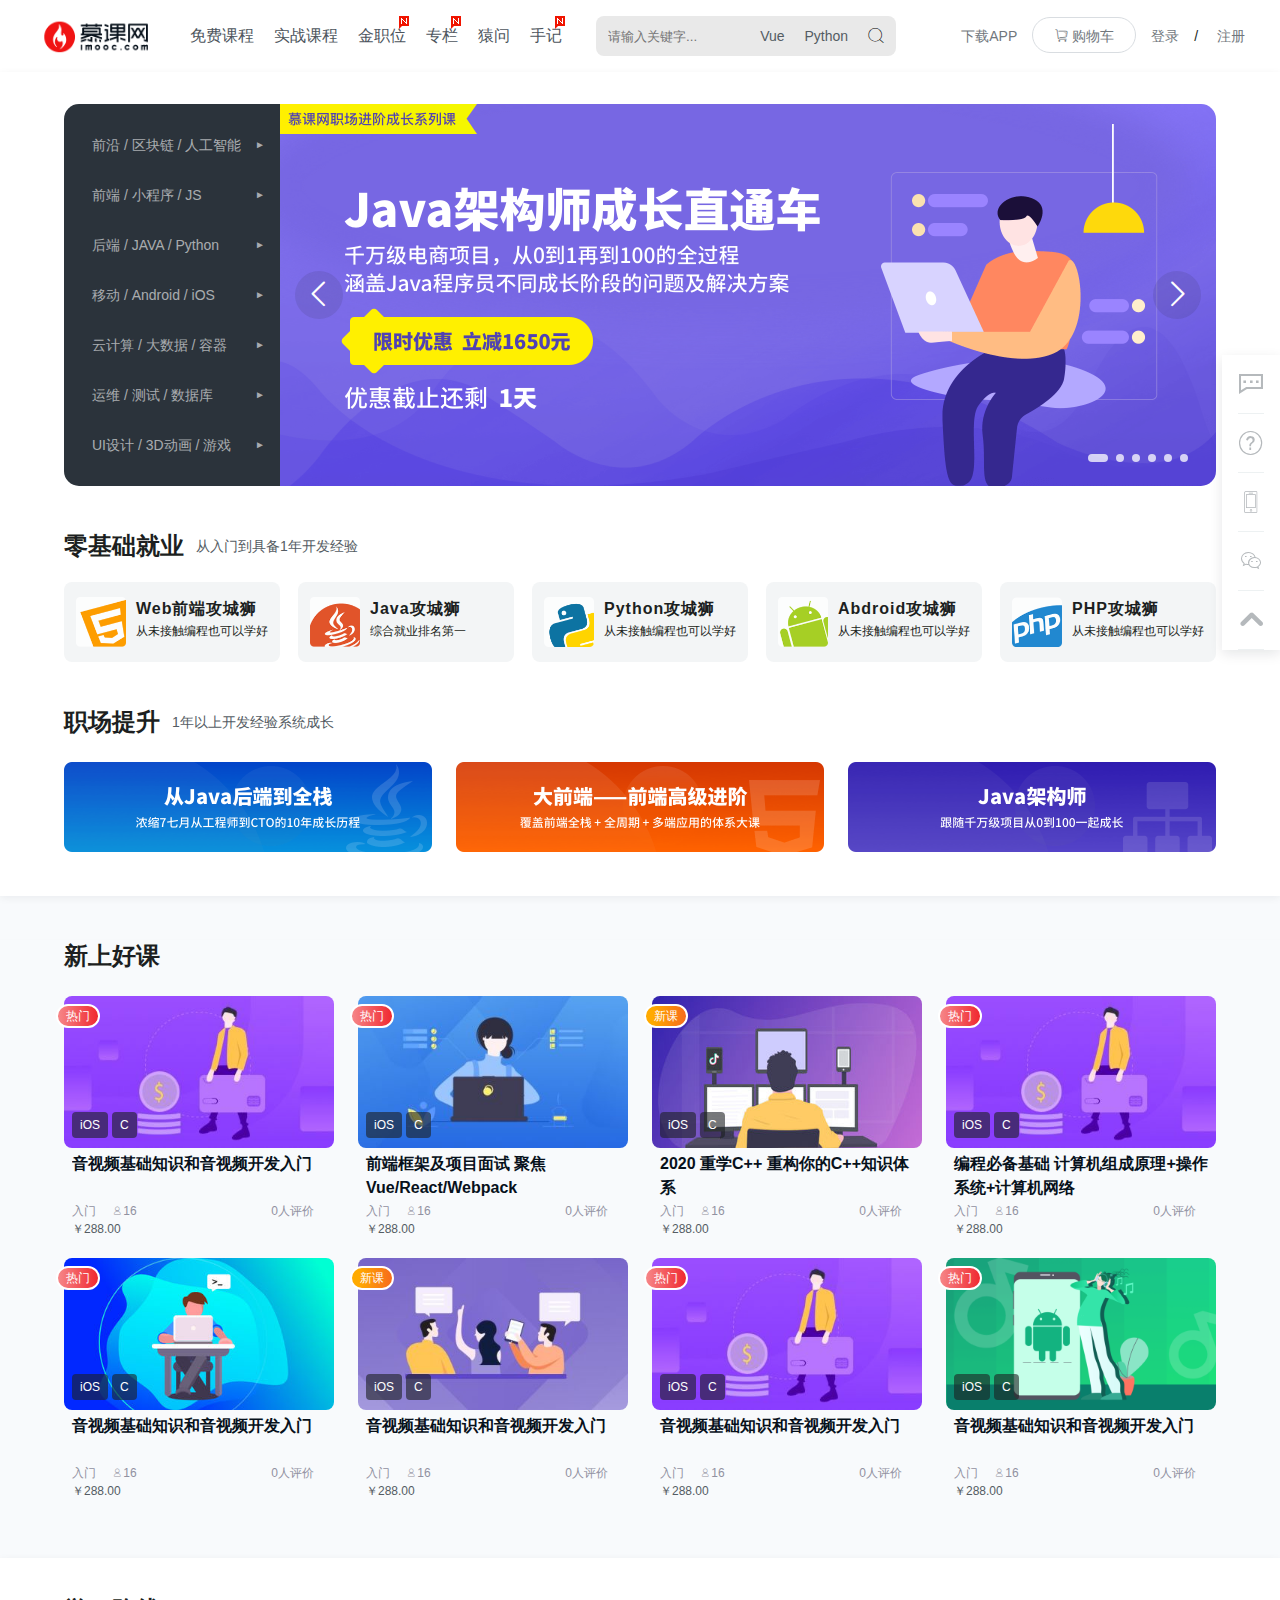
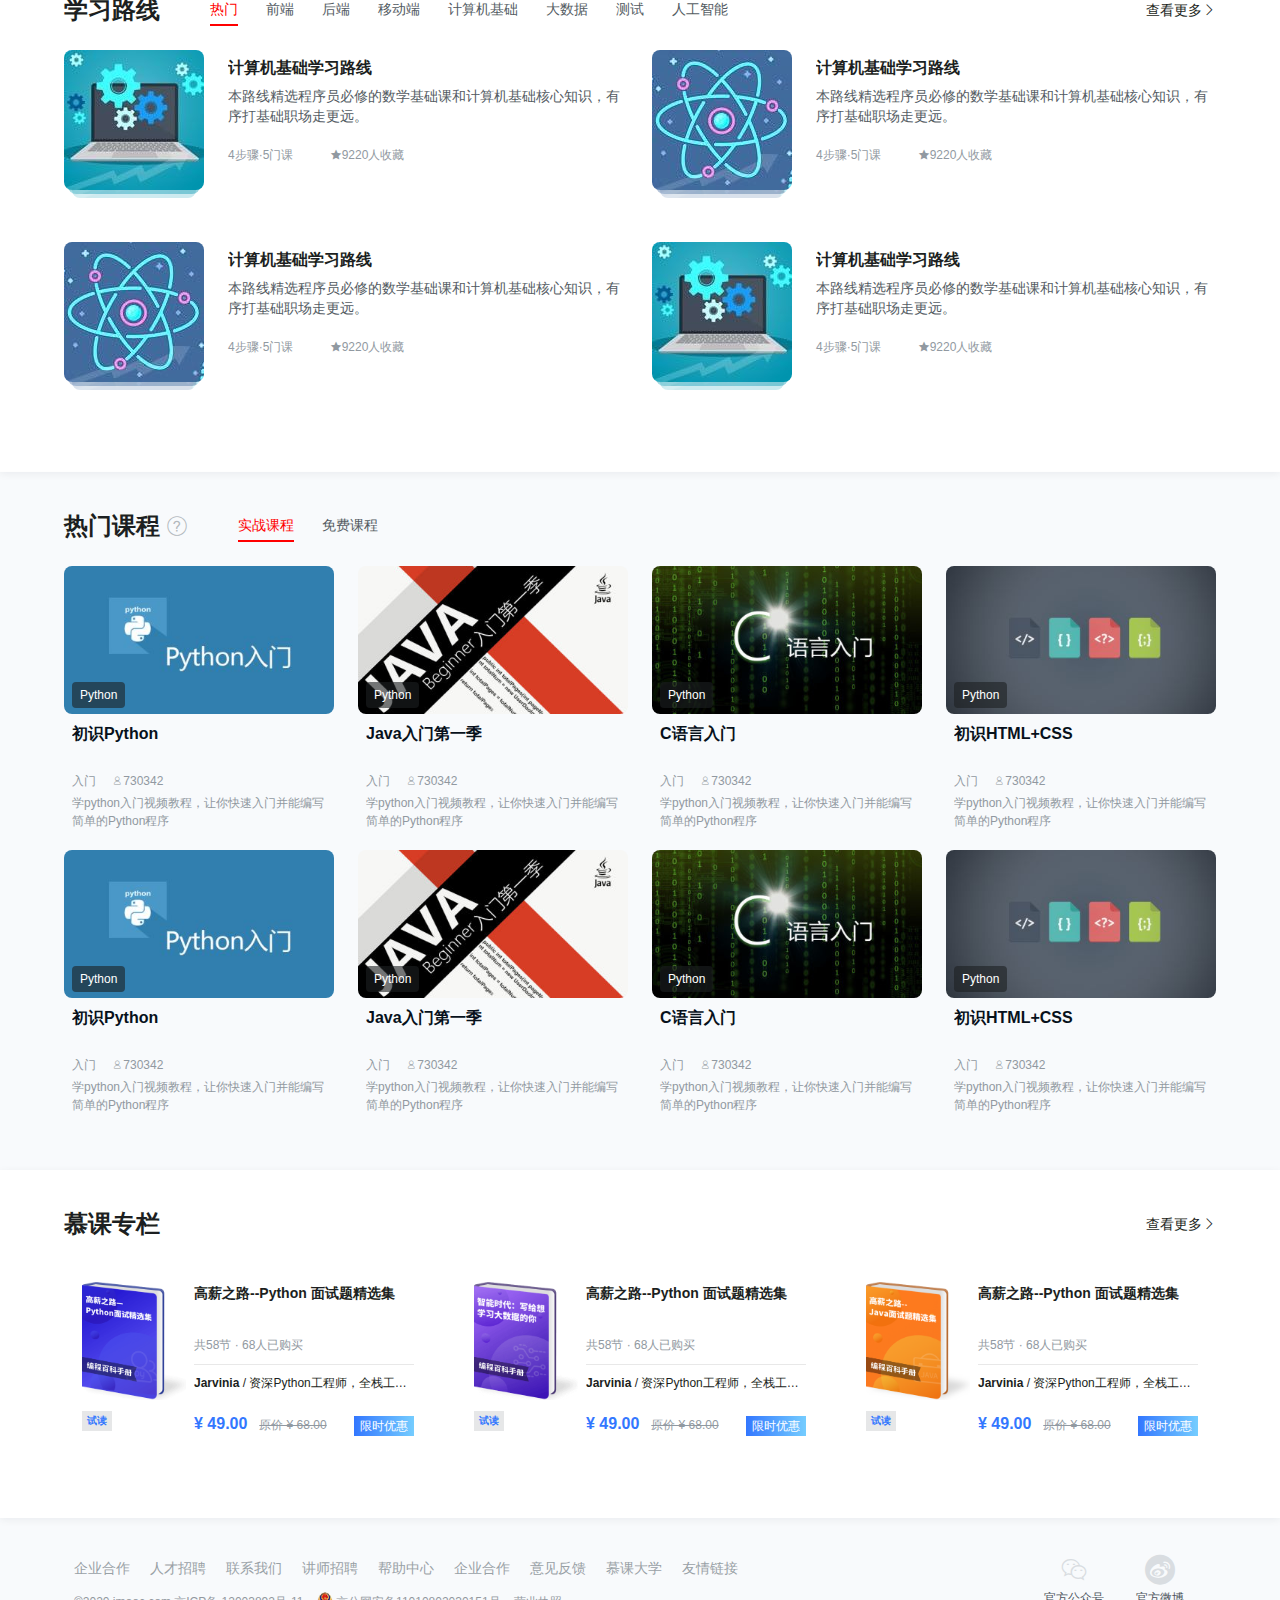
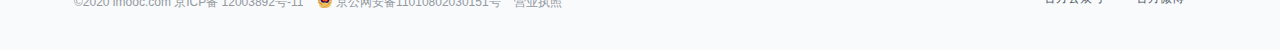
==== index.html @ 26b4e993 "第一次提交" ====
<!DOCTYPE html>
<html lang="zh">

<head>
    <meta charset="UTF-8">
    <meta name="viewport" content="width=device-width,initial-scale=1.0">
    <title>慕课网-程序员的梦工厂</title>
    <style>

    </style>
    <link rel="shortcut icon" href="./img/favicon.ico">
    <link rel="stylesheet" href="./iconfont/iconfont.css">
    <link rel="stylesheet" href="./reset.css">
    <link rel="stylesheet" href="./index.css">
    <link rel="stylesheet" href="./icon-xx.css">
    <link rel="stylesheet" href="./common.css">
    <link rel="stylesheet" href="./max1480.css">
    <link rel="stylesheet" href="./max1270.css">
</head>

<body>
    <header class="header">
        <div class="container clearfix">
            <div class="logo">
                <a href="javascript:">
                    <img src="./img/logo.png" alt="慕课网" title="慕课网">
                </a>
            </div>
            <ul class="nav-list clearfix">
                <li class="nav-item">
                    <a href="javascript:">免费课程</a>
                </li>
                <li class="nav-item">
                    <a href="javascript:">实战课程</a>
                </li>
                <li class="nav-item">
                    <a href="javascript:" class="new">金职位</a>
                </li>
                <li class="nav-item">
                    <a href="javascript:" class="new">专栏</a>
                </li>
                <li class="nav-item">
                    <a href="javascript:">猿问</a>
                </li>
                <li class="nav-item">
                    <a href="javascript:" class="new">手记</a>
                </li>
            </ul>
            <div class="search">
                <div class="search-area">
                    <input type="text" class="search-input" placeholder="请输入关键字...">
                    <button class="search-btn">
                        <i class="icon-fangdajing"></i>
                    </button>
                    <div class="search-hotwords">
                        <span>Vue</span>
                        <span>Python</span>
                    </div>
                </div>

            </div>
            <div class="info">
                <ul class="info-list clearfix">
                    <li class="download">
                        <a href="javascript:">下载APP</a>
                    </li>
                    <li class="cart">
                        <a href="javascript:">
                            <i class="icon-cart"></i>
                            购物车
                        </a>
                    </li>
                    <li class="login">
                        <a href="javascript:" class="signin">登录</a>/
                        <a href="javascript:" class="signup">注册</a>
                    </li>
                </ul>
            </div>
        </div>
    </header>
    <main class="main">
        <div class="bg01">
            <div class="container">
                <div class="carousel-con">
                    <div class="carousel">
                        <div class="menu-con">
                            <ul class="menu-list">
                                <li class="menu-item">
                                    <a href="javascript:">前沿 / 区块链 / 人工智能</a>
                                </li>
                                <li class="menu-item">
                                    <a href="javascript:">前端 / 小程序 / JS</a>
                                </li>
                                <li class="menu-item">
                                    <a href="javascript:">后端 / JAVA / Python</a>
                                </li>
                                <li class="menu-item">
                                    <a href="javascript:">移动 / Android / iOS</a>
                                </li>
                                <li class="menu-item">
                                    <a href="javascript:">云计算 / 大数据 / 容器</a>
                                </li>
                                <li class="menu-item">
                                    <a href="javascript:">运维 / 测试 / 数据库</a>
                                </li>
                                <li class="menu-item">
                                    <a href="javascript:">UI设计 / 3D动画 / 游戏</a>
                                </li>
                            </ul>
                        </div>
                        <div class="banner-con">
                            <ul class="banne-list">
                                <li class="banner-item">
                                    <a href="javascript:">
                                        <img src="./img/5df35c87000115ef18720764.jpg" alt="">
                                    </a>
                                </li>
                                <li class="banner-item">
                                    <a href="javascript:">
                                        <img src="./img/5e4facf10001a36618720764.jpg" alt="">
                                    </a>
                                </li>
                                <li class="banner-item">
                                    <a href="javascript:">
                                        <img src="./img/5e5c634e0001993618720764.jpg" alt="">
                                    </a>
                                </li>
                                <li class="banner-item">
                                    <a href="javascript:">
                                        <img src="./img/5e59d4c600017cc318720764.jpg" alt="">
                                    </a>
                                </li>
                                <li class="banner-item">
                                    <a href="javascript:">
                                        <img src="./img/5e52a79d0001e35718720764.jpg" alt="">
                                    </a>
                                </li>
                                <li class="banner-item">
                                    <a href="javascript:">
                                        <img src="./img/5e52a74200016f6218720764.jpg" alt="">
                                    </a>
                                </li>
                            </ul>
                            <span class="btn prev">
                                <i class="icon-prev"></i>
                            </span>
                            <span class="btn next">
                                <i class="icon-next"></i>
                            </span>
                            <ul class="dots clearfix">
                                <li class="active"></li>
                                <li></li>
                                <li></li>
                                <li></li>
                                <li></li>
                                <li></li>
                            </ul>
                        </div>
                    </div>
                </div>
                <!-- 零基础就业 -->
                <div class="zero-basis">
                    <hgroup class="group clearfix">
                        <h2 class="tit">零基础就业</h2>
                        <p class="des">从入门到具备1年开发经验</p>
                    </hgroup>
                    <ul class="category">
                        <li class="category-item">
                            <a href="javascript:" class="clearfix">
                                <div class="con">
                                    <span class="logo" style="background-position-y: 0;"></span>
                                    <p class="tit">Web前端攻城狮</p>
                                    <p class="des">从未接触编程也可以学好</p>
                                </div>
                            </a>
                        </li>
                        <li class="category-item">
                            <a href="javascript:" class="clearfix">
                                <div class="con">
                                    <span class="logo" style="background-position-y: -50px;"></span>
                                    <p class="tit">Java攻城狮</p>
                                    <p class="des"> 综合就业排名第一</p>
                                </div>
                            </a>
                        </li>
                        <li class="category-item">
                            <a href="javascript:" class="clearfix">
                                <div class="con">
                                    <span class="logo" style="background-position-y: -100px;"></span>
                                    <p class="tit">Python攻城狮</p>
                                    <p class="des">从未接触编程也可以学好</p>
                                </div>
                            </a>
                        </li>
                        <li class="category-item">
                            <a href="javascript:" class="clearfix">
                                <div class="con">
                                    <span class="logo" style="background-position-y: -150px;"></span>
                                    <p class="tit">Abdroid攻城狮</p>
                                    <p class="des">从未接触编程也可以学好</p>
                                </div>
                            </a>
                        </li>
                        <li class="category-item">
                            <a href="javascript:" class="clearfix">
                                <div class="con">
                                    <span class="logo" style="background-position-y: -200px;"></span>
                                    <p class="tit">PHP攻城狮</p>
                                    <p class="des">从未接触编程也可以学好</p>
                                </div>
                            </a>
                        </li>
                    </ul>
                </div>
                <!-- 职场提升 -->
                <div class="promote">
                    <hgroup class="group">
                        <h2 class="tit">职场提升</h2>
                        <p class="des">1年以上开发经验系统成长</p>
                    </hgroup>
                    <ul class="promote-list">
                        <li class="promote-item">
                            <a href="javascript:" style="background-image: url('./img/box-java1.png');"></a>
                        </li>
                        <li class="promote-item">
                            <a href="javascript:" style="background-image: url('./img/box-fe.png');"></a>
                        </li>
                        <li class="promote-item">
                            <a href="javascript:" style="background-image: url('./img/box-java2.png');"></a>
                        </li>
                    </ul>
                </div>
            </div>
        </div>
        <div class="bg02">
            <div class="container">
                <div class="newCourse">
                    <hgroup class="group">
                        <h2 class="tit">新上好课</h2>
                    </hgroup>
                    <ul class="course-list clearfix">
                        <li class="course-item">
                            <a href="javascript:">
                                <div class="img-con">
                                    <img src="./img/5dce41e70819b56b06000338-360-202.jpg" alt="">
                                    <span class="hot"></span>
                                    <div class="mark-con">
                                        <span class="mark">iOS</span>
                                        <span class="mark">C</span>
                                    </div>
                                </div>
                                <div class="des-con">
                                    <h2 class="title ellipsis-2">音视频基础知识和音视频开发入门</h2>
                                    <div class="des">
                                        <span class="level">入门</span>
                                        <span class="nums">
                                            <i class="icon-people"></i>16</span>
                                        <span class="eval">0人评价</span>
                                    </div>
                                    <div class="price">￥288.00</div>
                                </div>
                            </a>
                        </li>
                        <li class="course-item">
                            <a href="javascript:">
                                <div class="img-con">
                                    <img src="./img/5dde5881088dd8da06000338-360-202.jpg" alt="">
                                    <span class="hot"></span>
                                    <div class="mark-con">
                                        <span class="mark">iOS</span>
                                        <span class="mark">C</span>
                                    </div>
                                </div>
                                <div class="des-con">
                                    <h2 class="title">前端框架及项目面试 聚焦Vue/React/Webpack</h2>
                                    <div class="des">
                                        <span class="level">入门</span>
                                        <span class="nums">
                                            <i class="icon-people"></i>16</span>
                                        <span class="eval">0人评价</span>
                                    </div>
                                    <div class="price">￥288.00</div>
                                </div>
                            </a>
                        </li>
                        <li class="course-item">
                            <a href="javascript:">
                                <div class="img-con">
                                    <img src="./img/5be1091900014c8005400300-360-202.jpg" alt="">
                                    <span class="new"></span>
                                    <div class="mark-con">
                                        <span class="mark">iOS</span>
                                        <span class="mark">C</span>
                                    </div>
                                </div>
                                <div class="des-con">
                                    <h2 class="title">2020 重学C++ 重构你的C++知识体系</h2>
                                    <div class="des">
                                        <span class="level">入门</span>
                                        <span class="nums">
                                            <i class="icon-people"></i>16</span>
                                        <span class="eval">0人评价</span>
                                    </div>
                                    <div class="price">￥288.00</div>
                                </div>
                            </a>
                        </li>
                        <li class="course-item">
                            <a href="javascript:">
                                <div class="img-con">
                                    <img src="./img/5dce41e70819b56b06000338-360-202.jpg" alt="">
                                    <span class="hot"></span>
                                    <div class="mark-con">
                                        <span class="mark">iOS</span>
                                        <span class="mark">C</span>
                                    </div>
                                </div>
                                <div class="des-con">
                                    <h2 class="title">编程必备基础 计算机组成原理+操作系统+计算机网络</h2>
                                    <div class="des">
                                        <span class="level">入门</span>
                                        <span class="nums">
                                            <i class="icon-people"></i>16</span>
                                        <span class="eval">0人评价</span>
                                    </div>
                                    <div class="price">￥288.00</div>
                                </div>
                            </a>
                        </li>
                        <li class="course-item">
                            <a href="javascript:">
                                <div class="img-con">
                                    <img src="./img/5b5835a60001907e05400300-360-202.jpg" alt="">
                                    <span class="hot"></span>
                                    <div class="mark-con">
                                        <span class="mark">iOS</span>
                                        <span class="mark">C</span>
                                    </div>
                                </div>
                                <div class="des-con">
                                    <h2 class="title">音视频基础知识和音视频开发入门</h2>
                                    <div class="des">
                                        <span class="level">入门</span>
                                        <span class="nums">
                                            <i class="icon-people"></i>16</span>
                                        <span class="eval">0人评价</span>
                                    </div>
                                    <div class="price">￥288.00</div>
                                </div>
                            </a>
                        </li>
                        <li class="course-item">
                            <a href="javascript:">
                                <div class="img-con">
                                    <img src="./img/5d1032ab08719e0906000338-360-202.jpg" alt="">
                                    <span class="new"></span>
                                    <div class="mark-con">
                                        <span class="mark">iOS</span>
                                        <span class="mark">C</span>
                                    </div>
                                </div>
                                <div class="des-con">
                                    <h2 class="title">音视频基础知识和音视频开发入门</h2>
                                    <div class="des">
                                        <span class="level">入门</span>
                                        <span class="nums">
                                            <i class="icon-people"></i>16</span>
                                        <span class="eval">0人评价</span>
                                    </div>
                                    <div class="price">￥288.00</div>
                                </div>
                            </a>
                        </li>
                        <li class="course-item">
                            <a href="javascript:">
                                <div class="img-con">
                                    <img src="./img/5dce41e70819b56b06000338-360-202.jpg" alt="">
                                    <span class="hot"></span>
                                    <div class="mark-con">
                                        <span class="mark">iOS</span>
                                        <span class="mark">C</span>
                                    </div>
                                </div>
                                <div class="des-con">
                                    <h2 class="title">音视频基础知识和音视频开发入门</h2>
                                    <div class="des">
                                        <span class="level">入门</span>
                                        <span class="nums">
                                            <i class="icon-people"></i>16</span>
                                        <span class="eval">0人评价</span>
                                    </div>
                                    <div class="price">￥288.00</div>
                                </div>
                            </a>
                        </li>
                        <li class="course-item">
                            <a href="javascript:">
                                <div class="img-con">
                                    <img src="./img/5e4f4f66098b14c512000676-360-202.png" alt="">
                                    <span class="hot"></span>
                                    <div class="mark-con">
                                        <span class="mark">iOS</span>
                                        <span class="mark">C</span>
                                    </div>
                                </div>
                                <div class="des-con">
                                    <h2 class="title">音视频基础知识和音视频开发入门</h2>
                                    <div class="des">
                                        <span class="level">入门</span>
                                        <span class="nums">
                                            <i class="icon-people"></i>16</span>
                                        <span class="eval">0人评价</span>
                                    </div>
                                    <div class="price">￥288.00</div>
                                </div>
                            </a>
                        </li>
                        
                    </ul>
                </div>
            </div>
        </div>
        <div class="bg01">
            <div class="container">
                <div class="learningRoute">
                    <hgroup class="group clearfix">
                        <h2 class="tit">学习路线</h2>
                        <ul class="click-nav-list clearfix">
                            <li class="nav-item active">
                                <a href="javascript:" >热门</a>
                            </li>
                            <li class="nav-item">
                                <a href="javascript:" >前端</a>
                            </li>

                            <li class="nav-item">
                                <a href="javascript:">后端</a>
                            </li>
                            <li class="nav-item">
                                <a href="javascript:">移动端</a>
                            </li>
                            <li class="nav-item">
                                <a href="javascript:">计算机基础</a>
                            </li>
                            <li class="nav-item">
                                <a href="javascript:">大数据</a>
                            </li>
                            <li class="nav-item">
                                <a href="javascript:">测试</a>
                            </li>
                            <li class="nav-item">
                                <a href="javascript:">人工智能</a>
                            </li>
                        </ul>
                        <a href="javascript:" class="more">
                            <span class="more">查看更多<i class="icon-next"></i></span>
                        </a>
                    </hgroup>
                    <ul class="route-list clearfix">
                        <li class="route-item">
                            <a href="javascript:">
                                <div class="img-con">
                                    <div class="up" style="background-image: url('./img/5d8b2a0608bd096301400140-140-140.jpg')"></div>
                                    <div class="mid" style="background-image: url('./img/5d8b2a0608bd096301400140-140-140.jpg')"></div>
                                    <div class="down" style="background-image: url('./img/5d8b2a0608bd096301400140-140-140.jpg')"></div>
                                </div>
                                <div class="des-con">
                                    <h3 class="title ellipsis-2">计算机基础学习路线</h3>
                                    <p class="des ellipsis-3">本路线精选程序员必修的数学基础课和计算机基础核心知识，有序打基础职场走更远。
                                    </p>
                                    <div class="info">
                                        <span class="step">4步骤·5门课</span>
                                        <span class="people"><i class="icon-star"></i>9220人收藏</span>
                                    </div>
                                </div>
                            </a>
                        </li>
                        <li class="route-item">
                            <a href="javascript:">
                                <div class="img-con">
                                    <div class="up" style="background-image: url('./img/5db92a5a082dd8df01400140-140-140.jpg')"></div>
                                    <div class="mid" style="background-image: url('./img/5db92a5a082dd8df01400140-140-140.jpg')"></div>
                                    <div class="down" style="background-image: url('./img/5db92a5a082dd8df01400140-140-140.jpg')"></div>
                                </div>
                                <div class="des-con">
                                    <h3 class="title ellipsis-2">计算机基础学习路线</h3>
                                    <p class="des ellipsis-3">本路线精选程序员必修的数学基础课和计算机基础核心知识，有序打基础职场走更远。
                                    </p>
                                    <div class="info">
                                        <span class="step">4步骤·5门课</span>
                                        <span class="people"><i class="icon-star"></i>9220人收藏</span>
                                    </div>
                                </div>
                            </a>
                        </li>
                        <li class="route-item">
                            <a href="javascript:">
                                <div class="img-con">
                                    <div class="up" style="background-image: url('./img/5db92a5a082dd8df01400140-140-140.jpg')"></div>
                                    <div class="mid" style="background-image: url('./img/5db92a5a082dd8df01400140-140-140.jpg')"></div>
                                    <div class="down" style="background-image: url('./img/5db92a5a082dd8df01400140-140-140.jpg')"></div>
                                </div>
                                <div class="des-con">
                                    <h3 class="title ellipsis-2">计算机基础学习路线</h3>
                                    <p class="des ellipsis-3">本路线精选程序员必修的数学基础课和计算机基础核心知识，有序打基础职场走更远。
                                    </p>
                                    <div class="info">
                                        <span class="step">4步骤·5门课</span>
                                        <span class="people"><i class="icon-star"></i>9220人收藏</span>
                                    </div>
                                </div>
                            </a>
                        </li>
                        <li class="route-item">
                            <a href="javascript:">
                                <div class="img-con">
                                    <div class="up" style="background-image: url('./img/5d8b2a0608bd096301400140-140-140.jpg')"></div>
                                    <div class="mid" style="background-image: url('./img/5d8b2a0608bd096301400140-140-140.jpg')"></div>
                                    <div class="down" style="background-image: url('./img/5d8b2a0608bd096301400140-140-140.jpg')"></div>
                                </div>
                                <div class="des-con">
                                    <h3 class="title ellipsis-2">计算机基础学习路线</h3>
                                    <p class="des ellipsis-3">本路线精选程序员必修的数学基础课和计算机基础核心知识，有序打基础职场走更远。
                                    </p>
                                    <div class="info">
                                        <span class="step">4步骤·5门课</span>
                                        <span class="people"><i class="icon-star"></i>9220人收藏</span>
                                    </div>
                                </div>
                            </a>
                        </li>
                    </ul>
                </div>
            </div>
        </div>
        <div class="bg02">
            <div class="container">
                <div class="hotCourse">
                    <hgroup class="group">
                        <h2 class="tit">热门课程</h2>
                        <i class="icon-question"></i>
                        <ul class="click-nav-list">
                            <li class="nav-item active">
                                <a href="javascript:">实战课程</a>
                            </li>
                            <li class="nav-item free">
                                <a href="javascript:">免费课程</a>
                            </li>
                        </ul>
                        <a href="javascript:" class="microLesson"></a>
                    </hgroup>
                    <ul class="course-list clearfix">
                        <li class="course-item">
                            <a href="javascript:">
                                <div class="img-con">
                                    <img src="./img/540e57300001d6d906000338-360-202.jpg" alt="">
                                    <div class="mark-con">
                                        <span class="mark">Python</span>
                                    </div>
                                </div>
                                <div class="des-con">
                                    <h3 class="title ellipsis-2">初识Python</h3>
                                    <div class="des">
                                        <span>入门</span>
                                        <span><i class="icon-people"></i>730342</span>
                                        <p>学python入门视频教程，让你快速入门并能编写简单的Python程序</p>
                                    </div>
                                </div>
                            </a>
                        </li>
                        <li class="course-item">
                            <a href="javascript:">
                                <div class="img-con">
                                    <img src="./img/57035ff200014b8a06000338-360-202.jpg" alt="">
                                    <div class="mark-con">
                                        <span class="mark">Python</span>
                                    </div>
                                </div>
                                <div class="des-con">
                                    <h3 class="title ellipsis-2">Java入门第一季</h3>
                                    <div class="des">
                                        <span>入门</span>
                                        <span><i class="icon-people"></i>730342</span>
                                        <p>学python入门视频教程，让你快速入门并能编写简单的Python程序</p>
                                    </div>
                                </div>
                            </a>
                        </li>
                        <li class="course-item">
                            <a href="javascript:">
                                <div class="img-con">
                                    <img src="./img/574669dc0001993606000338-360-202.jpg" alt="">
                                    <div class="mark-con">
                                        <span class="mark">Python</span>
                                    </div>
                                </div>
                                <div class="des-con">
                                    <h3 class="title ellipsis-2">C语言入门</h3>
                                    <div class="des">
                                        <span>入门</span>
                                        <span><i class="icon-people"></i>730342</span>
                                        <p>学python入门视频教程，让你快速入门并能编写简单的Python程序</p>
                                    </div>
                                </div>
                            </a>
                        </li>
                        <li class="course-item">
                            <a href="javascript:">
                                <div class="img-con">
                                    <img src="./img/529dc3380001379906000338-360-202.jpg" alt="">
                                    <div class="mark-con">
                                        <span class="mark">Python</span>
                                    </div>
                                </div>
                                <div class="des-con">
                                    <h3 class="title ellipsis-2">初识HTML+CSS</h3>
                                    <div class="des">
                                        <span>入门</span>
                                        <span><i class="icon-people"></i>730342</span>
                                        <p>学python入门视频教程，让你快速入门并能编写简单的Python程序</p>
                                    </div>
                                </div>
                            </a>
                        </li>
                        <li class="course-item">
                            <a href="javascript:">
                                <div class="img-con">
                                    <img src="./img/540e57300001d6d906000338-360-202.jpg" alt="">
                                    <div class="mark-con">
                                        <span class="mark">Python</span>
                                    </div>
                                </div>
                                <div class="des-con">
                                    <h3 class="title ellipsis-2">初识Python</h3>
                                    <div class="des">
                                        <span>入门</span>
                                        <span><i class="icon-people"></i>730342</span>
                                        <p>学python入门视频教程，让你快速入门并能编写简单的Python程序</p>
                                    </div>
                                </div>
                            </a>
                        </li>
                        <li class="course-item">
                            <a href="javascript:">
                                <div class="img-con">
                                    <img src="./img/57035ff200014b8a06000338-360-202.jpg" alt="">
                                    <div class="mark-con">
                                        <span class="mark">Python</span>
                                    </div>
                                </div>
                                <div class="des-con">
                                    <h3 class="title ellipsis-2">Java入门第一季</h3>
                                    <div class="des">
                                        <span>入门</span>
                                        <span><i class="icon-people"></i>730342</span>
                                        <p>学python入门视频教程，让你快速入门并能编写简单的Python程序</p>
                                    </div>
                                </div>
                            </a>
                        </li>
                        <li class="course-item">
                            <a href="javascript:">
                                <div class="img-con">
                                    <img src="./img/574669dc0001993606000338-360-202.jpg" alt="">
                                    <div class="mark-con">
                                        <span class="mark">Python</span>
                                    </div>
                                </div>
                                <div class="des-con">
                                    <h3 class="title ellipsis-2">C语言入门</h3>
                                    <div class="des">
                                        <span>入门</span>
                                        <span><i class="icon-people"></i>730342</span>
                                        <p>学python入门视频教程，让你快速入门并能编写简单的Python程序</p>
                                    </div>
                                </div>
                            </a>
                        </li>
                        <li class="course-item">
                            <a href="javascript:">
                                <div class="img-con">
                                    <img src="./img/529dc3380001379906000338-360-202.jpg" alt="">
                                    <div class="mark-con">
                                        <span class="mark">Python</span>
                                    </div>
                                </div>
                                <div class="des-con">
                                    <h3 class="title ellipsis-2">初识HTML+CSS</h3>
                                    <div class="des">
                                        <span>入门</span>
                                        <span><i class="icon-people"></i>730342</span>
                                        <p>学python入门视频教程，让你快速入门并能编写简单的Python程序</p>
                                    </div>
                                </div>
                            </a>
                        </li>
                    </ul>
                </div>
            </div>
        </div>
        <div class="bg01">
            <div class="container">
                <div class="specialColumn">
                    <hgroup class="group">
                        <h3 class="tit">慕课专栏</h3>
                        <span class="more">查看更多<i class="icon-next"></i></span>
                    </hgroup>
                    <ul class="column-list clearfix">
                        <li class="column-item clearfix">
                                <div class="img-con">
                                    <a href="javascript:">
                                        <img src="./img/5e46031300013da102940333.jpg" alt="">
                                    <span class="tryReading">试读</span>
                                    </a>
                                </div>
                                <div class="des-con">
                                    <h3 class="title ellipsis-2">
                                        <a href="javascript:">高薪之路--Python 面试题精选集</a>
                                    </h3>
                                    <p class="quantity">共58节 · 68人已购买</p>
                                    <p class="author text-ellipsis">
                                        <a href="javascript:" ><span>Jarvinia</span> / 资深Python工程师，全栈工程师</a>
                                    </p>
                                    <div class="price">
                                        <span class="sale">¥ 49.00</span>
                                        <del>原价 ¥ 68.00</del>
                                        <span class="discount">限时优惠</span>
                                    </div>
                                </div>
                        </li>
                        <li class="column-item clearfix">
                            <div class="img-con">
                                <a href="javascript:">
                                    <img src="./img/5e16e9730001c32802940333.jpg" alt="">
                                <span class="tryReading">试读</span>
                                </a>
                            </div>
                            <div class="des-con">
                                <h3 class="title ellipsis-2">
                                    <a href="javascript:">高薪之路--Python 面试题精选集</a>
                                </h3>
                                <p class="quantity">共58节 · 68人已购买</p>
                                <p class="author text-ellipsis">
                                    <a href="javascript:" ><span>Jarvinia</span> / 资深Python工程师，全栈工程师</a>
                                </p>
                                <div class="price">
                                    <span class="sale">¥ 49.00</span>
                                    <del>原价 ¥ 68.00</del>
                                    <span class="discount">限时优惠</span>
                                </div>
                            </div>
                    </li>
                    <li class="column-item clearfix">
                        <div class="img-con">
                            <a href="javascript:">
                                <img src="./img/5e2543b80001797a02940333.jpg" alt="">
                            <span class="tryReading">试读</span>
                            </a>
                        </div>
                        <div class="des-con">
                            <h3 class="title ellipsis-2">
                                <a href="javascript:">高薪之路--Python 面试题精选集</a>
                            </h3>
                            <p class="quantity">共58节 · 68人已购买</p>
                            <p class="author text-ellipsis">
                                <a href="javascript:" ><span>Jarvinia</span> / 资深Python工程师，全栈工程师</a>
                            </p>
                            <div class="price">
                                <span class="sale">¥ 49.00</span>
                                <del>原价 ¥ 68.00</del>
                                <span class="discount">限时优惠</span>
                            </div>
                        </div>
                </li>
                    </ul>
                </div>
            </div>
        </div>
    </main>
    <footer class="footer">
        <div class="container">
            <ul class="nav-list clearfix">
                <li class="nav-item">
                    <a href="javascript:">企业合作</a>
                </li>
                <li class="nav-item">
                    <a href="javascript:">人才招聘</a>
                </li>
                <li class="nav-item">
                    <a href="javascript:">联系我们</a>
                </li>
                <li class="nav-item">
                    <a href="javascript:">讲师招聘</a>
                </li>
                <li class="nav-item">
                    <a href="javascript:">帮助中心</a>
                </li>
                <li class="nav-item">
                    <a href="javascript:">企业合作</a>
                </li>
                <li class="nav-item">
                    <a href="javascript:">意见反馈</a>
                </li>
                <li class="nav-item">
                    <a href="javascript:">慕课大学</a>
                </li>
                <li class="nav-item">
                    <a href="javascript:">友情链接</a>
                </li>
            </ul>
            <p class="info">
                <span>©2020 imooc.com  京ICP备 12003892号-11</span>
                <a href="javascript:">
                    <i class="beian"></i>
                    <span>京公网安备11010802030151号</span>
                </a>
                <a href="javascript:">营业执照</a>
            </p>
            <div class="footer-link clearfix">
                <div class="link-item">
                    <a href="javascript:" class="icon-weixin">
                        <i class="QRcode"></i>
                    </a>
                    <span>官方公众号</span>
                </div>
                <div class="link-item">
                    <a href="javascript:" class="icon-weibo"></a>
                    <span>官方微博</span>
                </div>
            </div>
        </div>
    </footer>
    <ul class="elevator">
        <li>
            <a href="javascript:">
                <i class="icon-xinxi1"></i>
                <span>意见反馈</span>
            </a>
        </li>
        <li>
            <a href="javascript:">
                <i class="icon-wenhao1"></i>
                <span>帮助中心</span>
            </a>
        </li>
        <li>
            <a href="javascript:">
                <i class="icon-app"></i>
                <span>APP下载</span>
            </a>
        </li>
        <li>
            <a href="javascript:">
                <i class="icon-weixin"></i>
                <span>官方微信</span>
                <i class="QRcode"></i>
            </a>
        </li>
        <li>
            <a href="javascript:">
                <i class="icon-xiangshang"></i>
                <span>返回顶部</span>
                <i class="QRcode"></i>
            </a>
        </li>
    </ul>

    <script src="./jquery-3.4.1.min.js"></script>
    <script src="./index.js"></script>
    <script>
       




    </script>
</body>

</html>
---- iconfont/iconfont.css ----
@font-face {font-family: "iconfont";
  src: url('iconfont.eot?t=1583227411473'); /* IE9 */
  src: url('iconfont.eot?t=1583227411473#iefix') format('embedded-opentype'), /* IE6-IE8 */
  url('[data-uri]') format('woff2'),
  url('iconfont.woff?t=1583227411473') format('woff'),
  url('iconfont.ttf?t=1583227411473') format('truetype'), /* chrome, firefox, opera, Safari, Android, iOS 4.2+ */
  url('iconfont.svg?t=1583227411473#iconfont') format('svg'); /* iOS 4.1- */
}

.iconfont {
  font-family: "iconfont" !important;
  font-size: 16px;
  font-style: normal;
  -webkit-font-smoothing: antialiased;
  -moz-osx-font-smoothing: grayscale;
}

.icon-xiangshang:before {
  content: "\e604";
}

.icon-app:before {
  content: "\e608";
}

.icon-xinxi1:before {
  content: "\e61b";
}

.icon-wenhao1:before {
  content: "\e602";
}

.icon-wenhao:before {
  content: "\e680";
}

.icon-wujiaoxing:before {
  content: "\e676";
}

.icon-weibo:before {
  content: "\e6b2";
}

.icon-zuanshi:before {
  content: "\e669";
}

.icon-gerentouxiang_o:before {
  content: "\ebac";
}

.icon-weixin1:before {
  content: "\e649";
}

.icon-weixin:before {
  content: "\e686";
}

.icon-shangyige:before {
  content: "\e600";
}

.icon-xiayige:before {
  content: "\e601";
}

.icon-xinxi:before {
  content: "\e67f";
}

.icon-15tianwuliyoutuihuo:before {
  content: "\e606";
}

.icon-fangdajing:before {
  content: "\e60b";
}

.icon-icon22fuzhi:before {
  content: "\e603";
}

.icon-7tianwuliyoutuihuo:before {
  content: "\e60e";
}

.icon-buoumaotubiao46:before {
  content: "\e629";
}

.icon-lipin:before {
  content: "\e616";
}

.icon-chawangdian-yimidida-:before {
  content: "\e646";
}
---- index.css ----
body,
ul,
li,
a {
  padding: 0;
  margin: 0;
  text-decoration: none;
  list-style: none;
}
html,
body {
    height: 1800px;
  font: 14px/1.5 "PingFang SC", "微软雅黑", "Microsoft YaHei", Helvetica, "Helvetica Neue", Tahoma, Arial, sans-serif;
  color: #1c1f21;
  
  background-color: #f8fafc;
}
a:link,
a:visited {
  color: #1c1f21;
}

/* new标记 */
.header .new{
    position: relative;
}
.header .new::before{
    position: absolute;
    top: 14px;
    right: 4px;
    width: 16px;
    height: 16px;
    display: inline-block;
    content: "";
    background-image: url(./img/new.png);
    background-repeat: no-repeat;
    background-size: contain;
}


.header{
    min-width: 1200px;
    height: 72px;
    padding: 0 20px;
    background: #FFFFFF;
    box-shadow: 0 4px 8px 0 rgba(7, 17, 27, 0.1);
}
.header .container{
  
}
.header .logo{
    float: left;
    height: 100%;
}
.header .logo a{
    /* 如果display设为inline-block，那么就要设vertical:botton */
    display: block;
    width: 140px;
    height: 72px;
}
.header .logo img{
    height: 100%;
}

.header .nav-list{
    float: left;
    margin-left: 20px;
}
.header .nav-item{
    float: left;
}
.header .nav-item a{
    display: inline-block;
    padding: 0 20px;
    height: 72px;
    line-height: 72px;
    color: #4D555D;
    font-size: 16px;
}

.header .search{
    float: left;
    height: 72px;
    display: flex;
    align-items: center;
    margin-left: 24px;
}
.header .search-area{
    position: relative;
    height: 40px;
    width: 324px;
    background: #E9E9E9;
    border-radius: 8px;
}
.header .search-input{
    box-sizing: border-box;
    height: 100%;
    width: calc(100% - 40px);
    color: #A6A6A6;
    background-color: transparent;
    padding: 8px 12px;
    line-height: calc(100% - 16px);
}

.header .search-btn{
    box-sizing: border-box;
    position: absolute;
    top: 0;
    right: 0;
    height: 100%;
    width: 40px;
    color: #000;
    background-color: transparent;
    font-size: 18px;
    font-weight: bold;
}
.header .search-hotwords{
    position: absolute;
    right: 40px;
    top: 0;
}
.header .search-hotwords span{
    display: inline-block;
    height: 40px;
    line-height: 40px;
    color: #545c63;
    font-size: 14px;
    padding: 0 8px;
    cursor: pointer;
}
.header .search-hotwords span:hover{
    color: red;
}
.header .info{
    float: right;
}
.header .info-list{

}
.header .info-list li{
    float: left;
}
.header .info-list li a{
    display: inline-block;
    vertical-align: bottom;
    color: #71777d;
    font-size: 14px;
    padding: 0 15px;
    height: 72px;
    line-height: 72px;
}
.header .info-list li a:hover{
    color: red;
}

.header .info .cart{
    line-height: 72px;
    height: 72px;
}
.header .info-list  .cart a{
    display: inline-block;
    vertical-align: baseline;
    width: 104px;
    height: 36px;
    border: 1px solid #D9DDE1;
    border-radius: 18px;
    text-align: center;
    line-height: 36px;
    box-sizing: border-box;
}
.header .login{
    height: 72px;
    line-height: 72px;
}
.main{
    min-width: 1200px;
}
.main .bg01{
    background-color: #fff !important;
    box-shadow: 0 2px 8px 0 rgba(7, 17, 27, 0.06);
}
.main .bg02{
    box-shadow: 0 2px 4px 0 rgba(7, 17, 27, 0.06);
}

.main .container{
    width: 1152px;
    margin: 0 auto;
}
.carousel-con{
    padding-top: 32px;
}
.carousel{
    position: relative;
    width: 1152px;
    height: 382px;
    overflow: hidden;
    border-radius: 15px;
}
.carousel .menu-con{
    display: flex;
    align-items: center;
    position: absolute;
    left: 0;
    top: 0;
    width: 216px;
    height: 382px;
    background: #2b333b;
}
.carousel .menu-list{
    width: 100%;
}
.carousel .menu-item{
    position: relative;
    height: 50px;
    line-height: 50px;
    padding-left: 12px;
    cursor: pointer; 
}
.carousel .menu-item::after{
    position: absolute;
    right: 15px;
    top: 0;
    content: "\25BA";
    display: block;
    color: rgba(255, 255, 255, 0.6);
    font-size: 10px;
}
.carousel .menu-item a{
    display: block;
    color: rgba(255, 255, 255, 0.6);
    padding: 0 16px;
    height: 50px;
    line-height: 50px;
    font-size: 14px;
    border-top-left-radius: 5px;
  border-bottom-left-radius: 5px;
   
}
.carousel .menu-item:hover a{
    color: #fff;
    background-color: rgba(255, 255, 255, 0.3);
}
.carousel .banner-con{
    position: absolute;
    right: 0;
    top: 0;
    width: 936px;
    height: 382px;
}
.carousel .banner-list{

}
.carousel .banner-item{

}
.carousel .banner-item a{
    display: block;
    height: 382px;
}
.carousel .banner-item a img{
    height: 100%;
}


.carousel .banner-con .btn{
    position: absolute;
    top: 50%;
    margin-top: -24px;
    width: 48px;
    height: 48px;
    overflow: hidden;
    line-height: 48px;
    background: rgba(28, 31, 33, 0.1);
    border-radius: 50%;
    font-size: 32px;
    color: #FFFFFF;
    text-align: center;
    cursor: pointer;
}
.carousel .banner-con .btn:hover{
    background: rgba(28, 31, 33, 0.5);
}
.carousel .banner-con .prev{
    left: 15px;
}

.carousel .banner-con .next{
    right: 15px;
}


.carousel .banner-con .dots{
    position: absolute;
    bottom: 20px;
    right: 24px;
}
.carousel .banner-con .dots li{
    float: left;
    cursor: pointer;
    padding: 4px;
}
.carousel .banner-con .dots li::before{
    display: block;
    content: "";
    width: 8px;
    height: 8px;
    border-radius: 4px;
    background: rgba(255, 255, 255, 0.75);
    transition: all 0.8s;
}
.carousel .banner-con .dots li:hover::before{
    background: rgba(255, 255, 255, 0.35);
}
.carousel .banner-con .dots li.active::before{
    width: 20px;
}

.zero-basis{
    margin-top: 44px;
}
hgroup{
    height: 32px;
    display: flex;
    align-items: center;
}
.group .tit{
    float: left;
    font-size: 24px;
    font-weight: bold;
    color: #1C1F21;
    letter-spacing: 0px;
    line-height: 32px;
}
.group .des{
    float: left;
    font-weight: normal;
    font-size: 14px;
    color: #545C63;
    margin-left: 12px;
}
.zero-basis .category{
    margin-top: 20px;
    display: flex;
    justify-content: space-between;
}
.zero-basis .category-item{
    
}
.zero-basis .category-item a{
    display: flex;
    align-items: center;
    width: 216px;
    height: 80px;
    background: #f3f5f6;
    border-radius: 8px;
    transition: all .3s;
}
.zero-basis .category-item a:hover{
    box-shadow: 0px 4px 8px #0000001f;
}
.zero-basis .category-item .logo{
    float: left;
    display: block;
    width: 50px;
    height: 50px;
    margin: 0 10px 0 12px;
    background-image: url('./img/path-2019-9.png');
    background-size: 50px;
}
.zero-basis .category-item .tit{
float: left;
font-size: 16px;
    font-weight: bold;
    color: #1C1F21;
    letter-spacing: 1px;
}
.zero-basis .category-item .des{
float: left;
font-size: 12px;
    color: #1C1F21;
    line-height: 16px;
    margin-top: 2px;
    font-weight: 400;
}

.promote{
    margin: 44px 0 0 0;
}
.promote .promote-list{
    margin-top: 24px;
    padding-bottom: 44px;
    display: flex;
    justify-content: space-between;
}
.promote .promote-item{
    
}
.promote .promote-item a{
    display: block;
    width: 368px;
    height: 90px;
    background-size: cover;
    background-repeat: no-repeat;
}

.newCourse{
    margin-top: 44px;
    padding-bottom: 38px;
}
.newCourse .course-list{
    margin-left: -24px;
    margin-top: 24px;
}
.newCourse .course-item{
    float: left;
    margin-left: 24px;
    margin-bottom: 12px;
    width: 270px;
}
.newCourse .course-item a{
    display: block;
}
.newCourse a .img-con{
    position: relative;
    width: 270px;
    height: 148px;
    
    transition: all 0.3s;
}
.newCourse a .img-con img{
    width: 100%;
    border-radius: 8px;
}

.newCourse a .des-con{
    padding: 8px;
}
.newCourse .des-con .title{
    font-size: 16px;
    color: #07111B;
    line-height: 24px;
    word-wrap: break-word;
    transition: all .3s;
    font-weight: bold;
    height: 46px;
}
.newCourse a:hover .title{
    color: red;
}
.newCourse .des-con .des{
    margin-top: 4px;
    font-size: 12px;
    color: #9191a1;
    font-weight: 400;
    line-height: 18px;
}
.newCourse .des-con .des span{
    margin-right: 12px;
}

.newCourse .des-con .des .eval{
    float: right;
}
.newCourse .des-con .price{
    font-size: 12px;
    color: #545C63;
}

.learningRoute{
    padding-top: 36px;
    padding-bottom: 38px;
}

.click-nav-list{
    margin-left: 36px;
}
.click-nav-list .nav-item{
    float: left;
    margin: 0 14px;
    font-size: 14px;
}
.click-nav-list .nav-item a{
    display: block;
    color: #545c63;
    height: 30px;
    line-height: 30px;
}
.click-nav-list .nav-item a:hover{
    color: red;
}
.click-nav-list .nav-item.active a{
    color: red;
    border-bottom: 2px solid red;
}
.learningRoute .more{
   margin-left: auto;
}
.learningRoute .route-list{

}
.learningRoute .route-item{
margin-left: -24px;
margin-top: 24px;
}
.learningRoute .route-item a{
    display: block;
    width: 564px;
    height: 168px;
    margin-left: 24px;
    margin-bottom: 24px;
    float: left;
}
.learningRoute .route-item .img-con{
    position: relative;
    float: left;
    width: 140px;
    height: 140px;
    
}
.learningRoute .route-item .img-con .up,
.learningRoute .route-item .img-con .mid,
.learningRoute .route-item .img-con .down{
    position: absolute;
    background-repeat: no-repeat;
    background-size: cover;
    border-radius: 8px;
    left: 50%;
    transition: all 0.3s;
}
.learningRoute .route-item .img-con .up{
    width: 140px;
    height: 140px;
    margin-left: -70px;
    bottom: 0;
    z-index: 3;
}
.learningRoute .route-item .img-con .mid{
    width: 132px;
    height: 132px;
    margin-left: -66px;
    bottom: -4px;
    opacity: 0.4;
    z-index: 2;
}
.learningRoute .route-item .img-con .down{
width: 124px;
height: 124px;
margin-left: -62px;
bottom: -8px;
opacity: 0.2;
z-index: 1;
}
.learningRoute .route-item a:hover .img-con .up{
    bottom: 5px;
}
.learningRoute .route-item a:hover .img-con .mid{
    bottom: 0;
    width: 128px;
    margin-left: -64px;
}
.learningRoute .route-item a:hover .img-con .down{
    bottom: -5px;
    width: 118px;
    margin-left: -59px;
}
.learningRoute .route-item .des-con{
    float: left;
    margin-left: 24px;
    width: 400px;
}
.learningRoute .route-item .title{
    margin: 8px 0;
    font-size: 16px;
    color: #1C1F21;
    line-height: 20px;
    min-height: 20px;
    font-weight: bold;
}
.learningRoute .route-item a:hover .title{
    color: #F20D0D;
}
.learningRoute .route-item .des{
    font-size: 14px;
    color: #545c63;
    letter-spacing: 0;
    line-height: 20px;
    height: 60px;
}
.learningRoute .route-item .info{
    font-size: 12px;
    color: #9199A1;
    height: 18px;
    line-height: 18px;
}
.learningRoute .route-item .info .step{

}
.learningRoute .route-item .info .people{
margin-left: 33px;
}

.hotCourse{
    padding-top: 38px;
    padding-bottom: 36px;
}

.hotCourse .icon-question{
    margin-left: 6px;
    color: #b2b8bd;
    cursor: pointer;
    font-size: 22px;
    line-height: 26px;
}

.hotCourse .microLesson{
    display: none;
    width: 272px;
    height: 32px;
    border-radius: 16px;
    background-image: url('./img/banner_weike.png');
    background-size: contain;
    background-repeat: no-repeat;
    margin-left: auto;
}
.hotCourse .course-list{
margin-left: -24px;
margin-top: 24px;
}
.hotCourse .course-item{
    float: left;
    width: 270px;
margin-left: 24px;
margin-bottom: 12px;
}
.hotCourse .course-item a{
    display: block;
}
.hotCourse .course-item .img-con{
width: 270px;
height: 148px;
position: relative;
}
.hotCourse .course-item .img-con img{
    width: 100%;
    height: 100%;
    border-radius: 8px;
}

.hotCourse .course-item .des-con{
    padding: 8px;
}
.hotCourse .course-item .des-con .title{
    font-size: 16px;
    color: #07111B;
    line-height: 24px;
    word-wrap: break-word;
    transition: all .3s;
    font-weight: bold;
    height: 46px;
}
.hotCourse .course-item a:hover .title{
    color: red;
}
.hotCourse .course-item .des-con .des{
    font-size: 12px;
    color: #9199A1;
    line-height: 18px;
    margin-top: 4px;
    font-weight: 400;
}
.hotCourse .course-item .des-con .des span{
    margin-right: 12px;
}
.hotCourse .course-item .des-con .des p{
    margin-top: 4px;
    word-wrap: break-word;
}

.specialColumn{
    padding-top: 38px;
    padding-bottom: 36px;
}
.specialColumn .group .more{
    margin-left: auto;
}
.specialColumn .column-list{
    margin-left: -24px;
    margin-top: 24px;
}
.specialColumn .column-item{
    float: left;
    padding: 18px;
    margin-left: 24px;
    margin-bottom: 24px;
    width: 332px;
    transition: all .3s;
}
.specialColumn .column-item:hover{
    background: #FFFFFF;
    box-shadow: 0 4px 8px 0 rgba(0, 0, 0, 0.1);
    border-radius: 8px;
}
.specialColumn .column-item .img-con{
    float: left;
    width: 104px;
}
.specialColumn .column-item .img-con img{
width: 100%;
}
.specialColumn .column-item .img-con .tryReading{
    display: inline-block;
    color: #3377FF;
    font-size: 10px;
    font-weight: bold;
    width: 30px;
    height: 20px;
    text-align: center;
    line-height: 20px;
    background: rgba(7, 17, 27, 0.1);
    margin-top: 5px;
}

.specialColumn .column-item .des-con{
    float: left;
    margin-left: 8px;
    width: 220px;
}
.specialColumn .column-item .des-con .title{
    line-height: 22px;
    height: 44px;
}
.specialColumn .column-item .des-con .title a{
    color: #1C1F21;
    font-size: 14px;
    font-weight: bold;
}
.specialColumn .column-item .des-con .title a:hover{
    color: #3377FF;
}
.specialColumn .column-item .des-con .quantity{
    font-size: 12px;
    color: #9199A1;
    padding: 10px 0;
    border-bottom: 1px solid rgba(28, 31, 33, 0.1);
}
.specialColumn .column-item .des-con .author{
    font-size: 12px;
    height: 16px;
    line-height: 16px;
    margin: 10px 0;
    
}
.specialColumn .column-item .des-con .author a{
    color: #1c1f21;
}
.specialColumn .column-item .des-con .author a:hover{
    color: red;
}
.specialColumn .column-item .des-con .author a span{
    font-weight: bold;
}
.specialColumn .column-item .des-con .price{
    position: relative;
    margin-top: 17px;
}
.specialColumn .column-item .des-con .sale{
    font-size: 16px;
    color: #3377FF;
    line-height: 32px;
    font-weight: bold;

}
.specialColumn .column-item .des-con del{
    margin-left: 8px;
    font-size: 12px;
    color: #9199A1;
    line-height: 30px;
}
.specialColumn .column-item .des-con .discount{
    position: absolute;
    right: 0;
    top: 50%;
    margin-top: -8px;
    color: #fff;
    line-height: 16px;
    height: 16px;
    background-image: linear-gradient(90deg, #3377ff 0, #74ccff 99%);
    padding: 2px 6px;
    font-size: 12px;
}

.footer{
    padding:36px 0;
}
.footer .container{
    position: relative;
    width: 1152px;
    margin: 0 auto;
}
.footer .nav-list{
    height: 28px;
}
.footer .nav-item{
    float: left;
    margin: 0 10px;
}
.footer .nav-item a{
    color: #99a1a6;
    font-size: 14px;
    line-height: 28px;
}
.footer .nav-item a:hover{
    color: #07111B;
}
.footer .info{
    font-size: 12px;
    padding: 0;
    padding-left: 10px;
    text-align: left;
    margin-top: 8px;
    color: #93999F;
    line-height: 24px;
}
footer .info a{
    color: #93999F;
}
.footer .info>*{
    margin-right: 10px;
}
.footer .info .beian{
    display: inline-block;
    width: 16px;
    height: 16px;
    background-image: url('./img/beianicon.png');
    background-repeat: no-repeat;
    background-size: contain;
    vertical-align: -2px;
}
.footer .footer-link{
position: absolute;
right: 0;
top: 0;
}
.footer .link-item{
    float: left;
    margin-right: 32px;
    text-align: center;
}
.footer .link-item a{
    position: relative;
    display:block;
    width: 32px;
    height: 32px;
    line-height: 32px;
    margin: 0 auto;
    font-size: 30px;
    color: #D9DDE1;
}
.footer .link-item a:hover{
    color: #B7BBBF
}
.footer .link-item .icon-weixin .QRcode{
    position: absolute;
    display: none;
    left: 50%;
    margin-left: -86px;
    bottom: 32px;
    width: 172px;
    height: 212px;
    background-image: url('./img/elevator.png');
    background-repeat: no-repeat;
    background-size: 172px;
    background-position: 0 0;
}
.footer .link-item .icon-weixin:hover .QRcode{
    display: block;
}
.footer .link-item span{
    text-align: center;
    font-size: 12px;
    color: #4D555D;
    line-height: 24px;
    margin-top: 4px;
}

.elevator{
    position: fixed;
    right: 0;
    top: 55%;
    margin-top: -140px;
    background-color: #fff;
    box-shadow: 0px 4px 12px 0px rgba(7, 17, 27, 0.1);
    z-index:899;
    padding: 0 16px;
}
.elevator li{
    
    width:26px;
    padding: 16px 0;
    border-bottom: 1px solid #edf1f2;
}
.elevator li a{
    width: 26px;
    height: 26px;
    display: block;
    color: #b5b9bc;
    text-align: center;
}
.elevator li a i{
    display: block;
    height: 26px;
    line-height: 26px;
    font-size: 24px;
}
.elevator li a span{
    display: none;
    height: 26px;
    font-size: 12px;
    line-height: 13px;
    color: #07111b;
}
.elevator li a:hover i{
    display: none;
}
.elevator li a:hover span{
    display: block;
}
.elevator li .QRcode{
    position: absolute;
    bottom: 0;
    right: 50px;
    width: 172px;
    height: 212px;
    background-image: url('./img/elevator.png');
    background-repeat: no-repeat;
    background-size: 172px;
    /* transform: scale(0.01);
    transform-origin: 100% 95%; */
    transition: opacity 0.25s, transform .3s;
    opacity: 0;
}
.elevator li:hover .QRcode{
    opacity: 1;
    /* transform: scale(1); */
}
.elevator li .icon-weixin~.QRcode{
    background-position: 0 -220px;
}
.elevator li .icon-weixin~.QRcode{
    background-position: 0 0;
}
---- icon-xx.css ----
/* 以icon-开头的类图标 */
@font-face {
    font-family: 'icomoon';
    src: url('./iconfont/iconfont.ttf');
}

[class^="icon-"],
[class*=" icon-"] {
    font-family: 'icomoon';
    font-style: normal;
    font-weight: normal;
    font-variant: normal;
    text-transform: none;
    line-height: 1;
    -webkit-font-smoothing: antialiased;
    -moz-osx-font-smoothing: grayscale;
}
.icon-cart::before{
    content:"\e603"
}
.icon-fangdajing::before{
    content: '\e60b';
}
.icon-mending::before{
    content: '\e629';
}
.icon-prev::before{
    content: "\e600";
}
.icon-next::before{
    content: "\e601";
}
.icon-people::before{
    content: "\ebac";
}
.icon-question::before{
    content: "\e680";
}
.icon-star::before{
    content:"\e676"
}
.icon-weixin::before{
    content: "\e649";
}
.icon-weibo::before{
    content: "\e6b2";
}
---- common.css ----
/* common.css文件，包含一些经常复用的样式 */
.clearfix:after {
  content: "\0020";
  display: block;
  height: 0;
  clear: both;
  visibility: hidden;
}
.clearfix {
  *zoom: 1;
}

/* 单行打点 */
.text-ellipsis {
  overflow: hidden;
  text-overflow: ellipsis;
  white-space: nowrap;
}

/* 多行打点 */
[class^="ellipsis-"],
[class*="ellipsis-"] {
  overflow: hidden;
  text-overflow: ellipsis;
  display: -webkit-box;
  -webkit-box-orient: vertical;
}
.ellipsis-2 {
  -webkit-line-clamp: 2;
}
.ellipsis-3 {
  -webkit-line-clamp: 3;
}
.ellipsis-4 {
  -webkit-line-clamp: 4;
}

/* 图片容器中关键字标记 */
.img-con .mark-con {
  position: absolute;
  bottom: 6px;
  left: 8px;
}
.img-con .mark-con .mark {
  display: inline-block;
  background: rgba(28, 31, 33, 0.6);
  border-radius: 4px;
  padding: 4px 8px;
  color: #fff;
  font-size: 12px;
}

/* 图片容器中的"新课"及"热门"标记 */
.img-con .new,
.img-con .hot {
  position: absolute;
  border: 2px solid #ffffff;
  border-radius: 12px;
  top: 8px;
  left: -8px;
  z-index: 4;
  font-family: "dincondm";
  font-size: 12px;
  color: #ffffff;
  line-height: 20px;
  padding: 0 8px;
}
.img-con .new {
  background-color: #ffaa00;
  background-image: linear-gradient(90deg, #ffaa00 17%, #f76b1c 100%);
}
.img-con .new::before {
  content: "新课";
}
.img-con .hot::before {
  content: "热门";
}
.img-con .hot {
  background-color: #f02930;
  background-image: linear-gradient(90deg, #f68688 0%, #f02930 100%);
}
---- max1480.css ----
/* 屏幕宽度小于1480px时的样式 */
@media (max-width:1480px){
    .header .nav-item a{
        padding: 0 10px;
    }
    .header .search-area{
        width: 300px;
    }
}
---- max1270.css ----
/* 屏幕宽度小于1270px时的样式 */
@media (max-width:1270px){
    .header{
        padding: 0;
    }
    .header .nav-item a{
        padding: 0 5px;
    }
    .header .info-list li a{
        padding: 0 5px;
    }
}
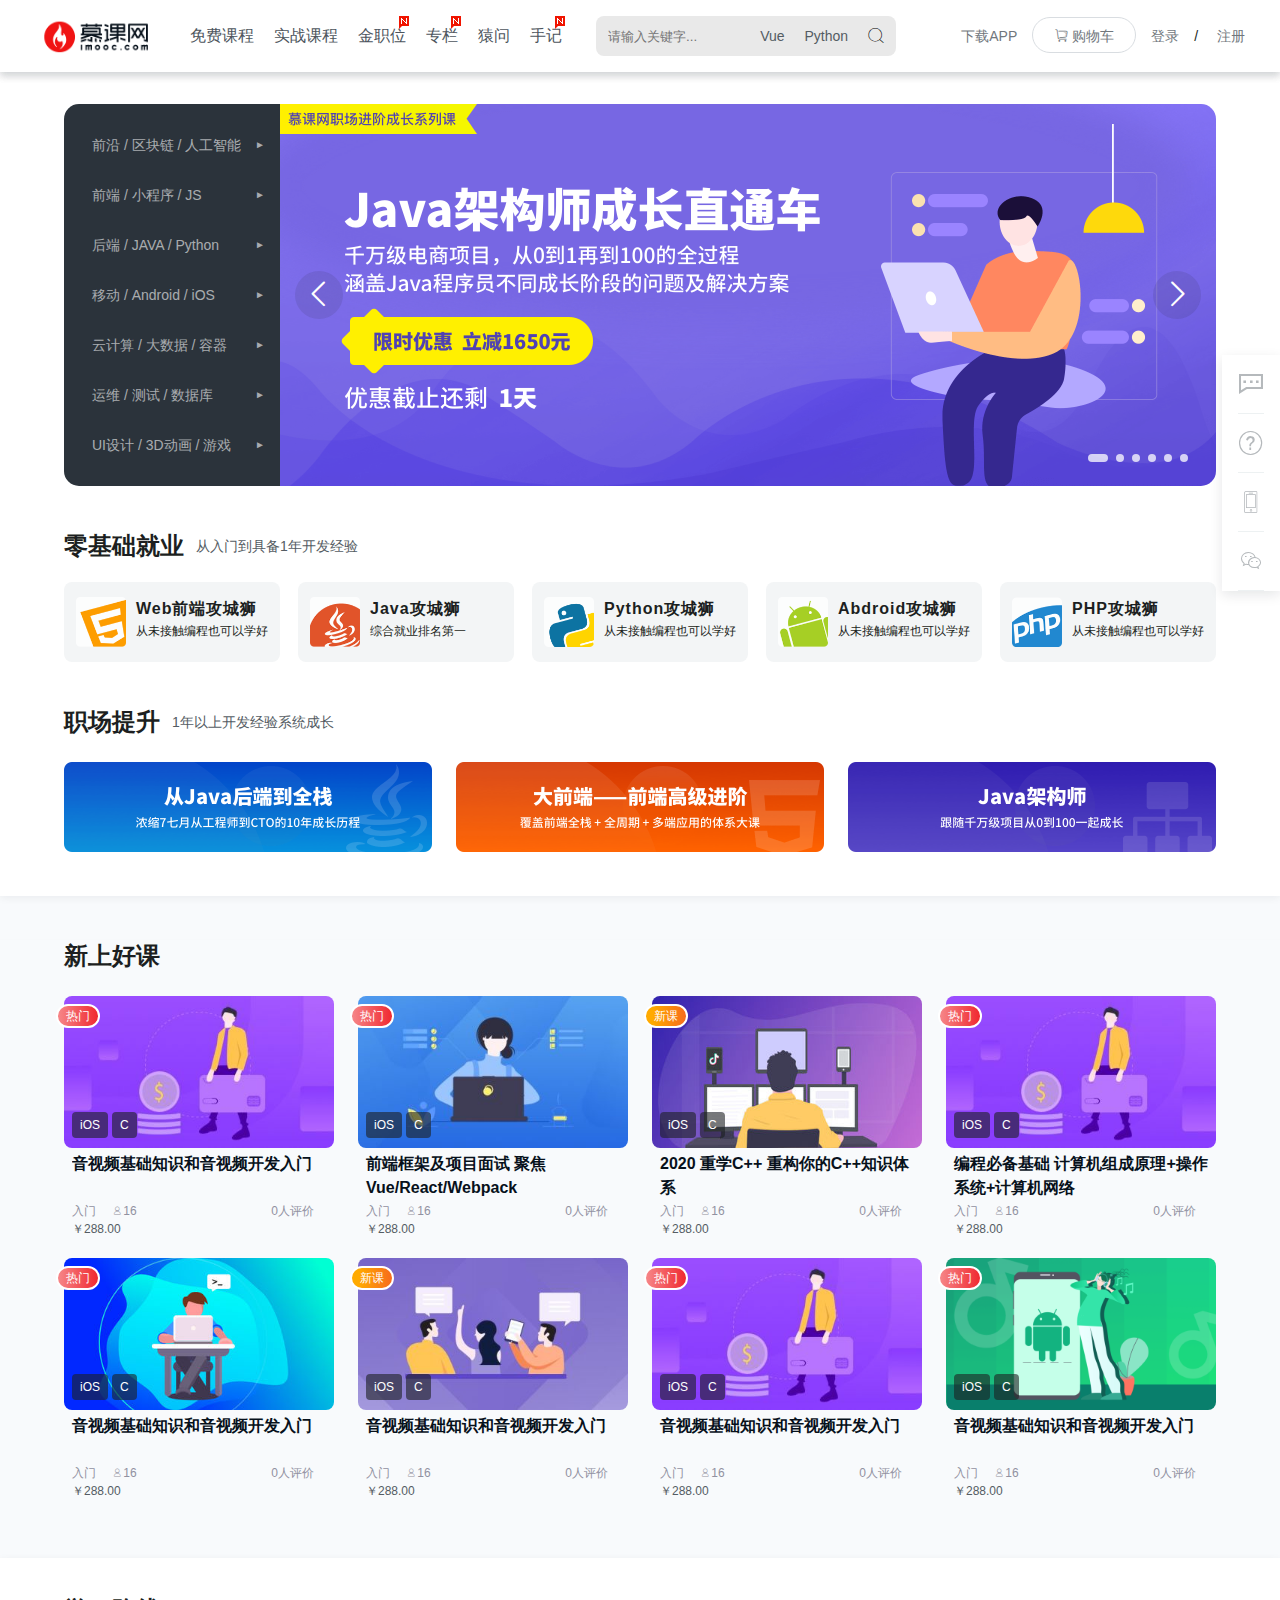
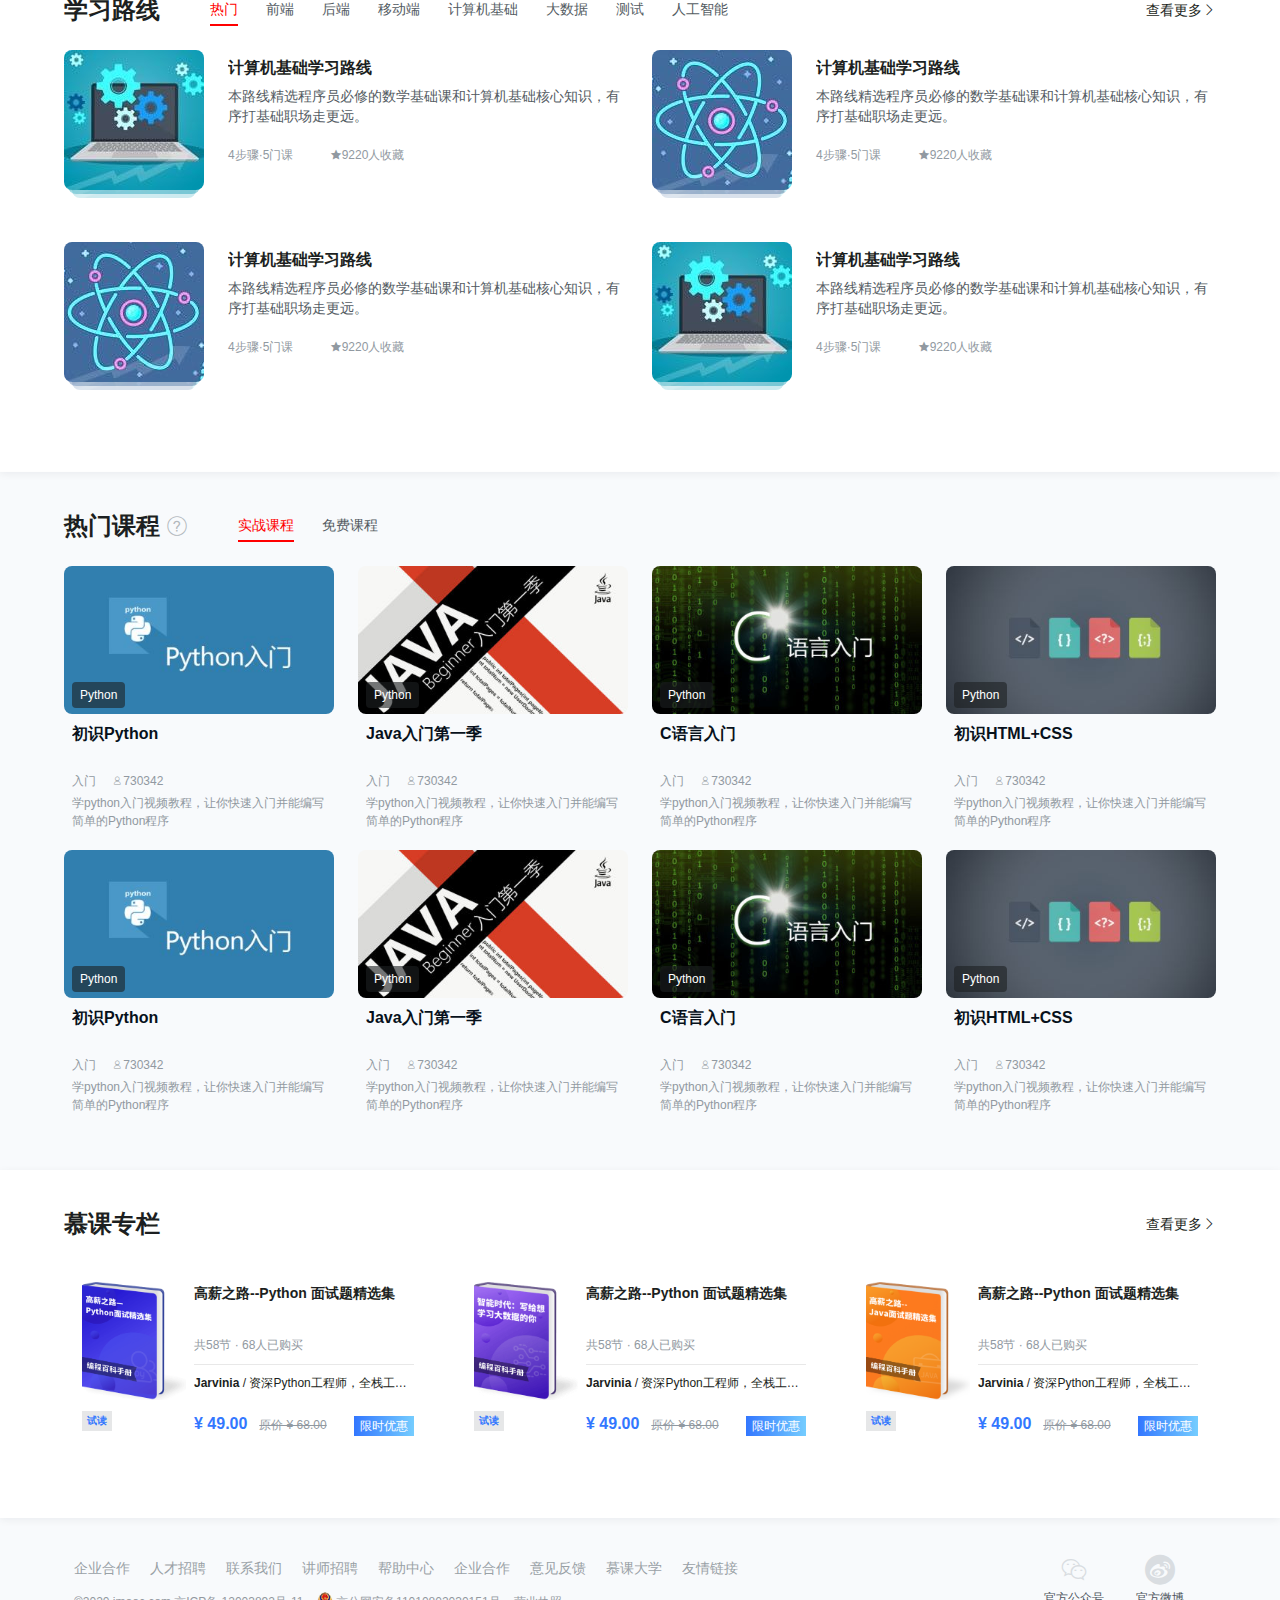
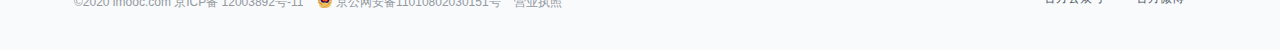
==== commit ef87bfe5: "增加滚动事件" ====
--- a/index.html
+++ b/index.html
@@ -830,6 +830,7 @@
             </div>
         </div>
     </footer>
+
     <ul class="elevator">
         <li>
             <a href="javascript:">
@@ -847,6 +848,7 @@
             <a href="javascript:">
                 <i class="icon-app"></i>
                 <span>APP下载</span>
+                <i class="QRcode"></i>
             </a>
         </li>
         <li>
@@ -856,11 +858,11 @@
                 <i class="QRcode"></i>
             </a>
         </li>
-        <li>
+        <li class="return">
             <a href="javascript:">
                 <i class="icon-xiangshang"></i>
                 <span>返回顶部</span>
-                <i class="QRcode"></i>
+                
             </a>
         </li>
     </ul>
--- a/index.css
+++ b/index.css
@@ -39,14 +39,23 @@
 
 
 .header{
-    min-width: 1200px;
+    position: relative;
+    min-width: 900px;
     height: 72px;
+    box-shadow: 0 4px 8px 0 rgba(7, 17, 27, 0.1);
+    background: #FFFFFF;
+}
+.headerfixed{
+    position: fixed;
+    top: 0;
+    left: 0;
+    right: 0;
+    z-index: 900;
+}
+.header .container{
+    box-shadow: 0 4px 8px 0 rgba(7, 17, 27, 0.1);
     padding: 0 20px;
-    background: #FFFFFF;
-    box-shadow: 0 4px 8px 0 rgba(7, 17, 27, 0.1);
-}
-.header .container{
-  
+    z-index: 900;
 }
 .header .logo{
     float: left;
@@ -900,6 +909,9 @@
     padding: 16px 0;
     border-bottom: 1px solid #edf1f2;
 }
+.elevator li.return{
+    display: none;
+}
 .elevator li a{
     width: 26px;
     height: 26px;
@@ -907,12 +919,15 @@
     color: #b5b9bc;
     text-align: center;
 }
-.elevator li a i{
+.elevator li a i[class*='icon-']{
     display: block;
     height: 26px;
     line-height: 26px;
     font-size: 24px;
 }
+.elevator li a:hover i[class*='icon-']{
+    display: none;
+}
 .elevator li a span{
     display: none;
     height: 26px;
@@ -920,31 +935,29 @@
     line-height: 13px;
     color: #07111b;
 }
-.elevator li a:hover i{
-    display: none;
-}
+
 .elevator li a:hover span{
     display: block;
 }
 .elevator li .QRcode{
     position: absolute;
-    bottom: 0;
+    bottom: -13px;
     right: 50px;
     width: 172px;
     height: 212px;
     background-image: url('./img/elevator.png');
     background-repeat: no-repeat;
-    background-size: 172px;
-    /* transform: scale(0.01);
-    transform-origin: 100% 95%; */
+    background-size: cover;
+    transform-origin: right bottom;
+    opacity: 0;
+    transform: scale(0);
     transition: opacity 0.25s, transform .3s;
-    opacity: 0;
 }
 .elevator li:hover .QRcode{
     opacity: 1;
-    /* transform: scale(1); */
-}
-.elevator li .icon-weixin~.QRcode{
+    transform: scale(1);
+}
+.elevator li .icon-app~.QRcode{
     background-position: 0 -220px;
 }
 .elevator li .icon-weixin~.QRcode{
--- a/max1270.css
+++ b/max1270.css
@@ -9,4 +9,7 @@
     .header .info-list li a{
         padding: 0 5px;
     }
+    .header .search{
+        display: none;
+    }
 }
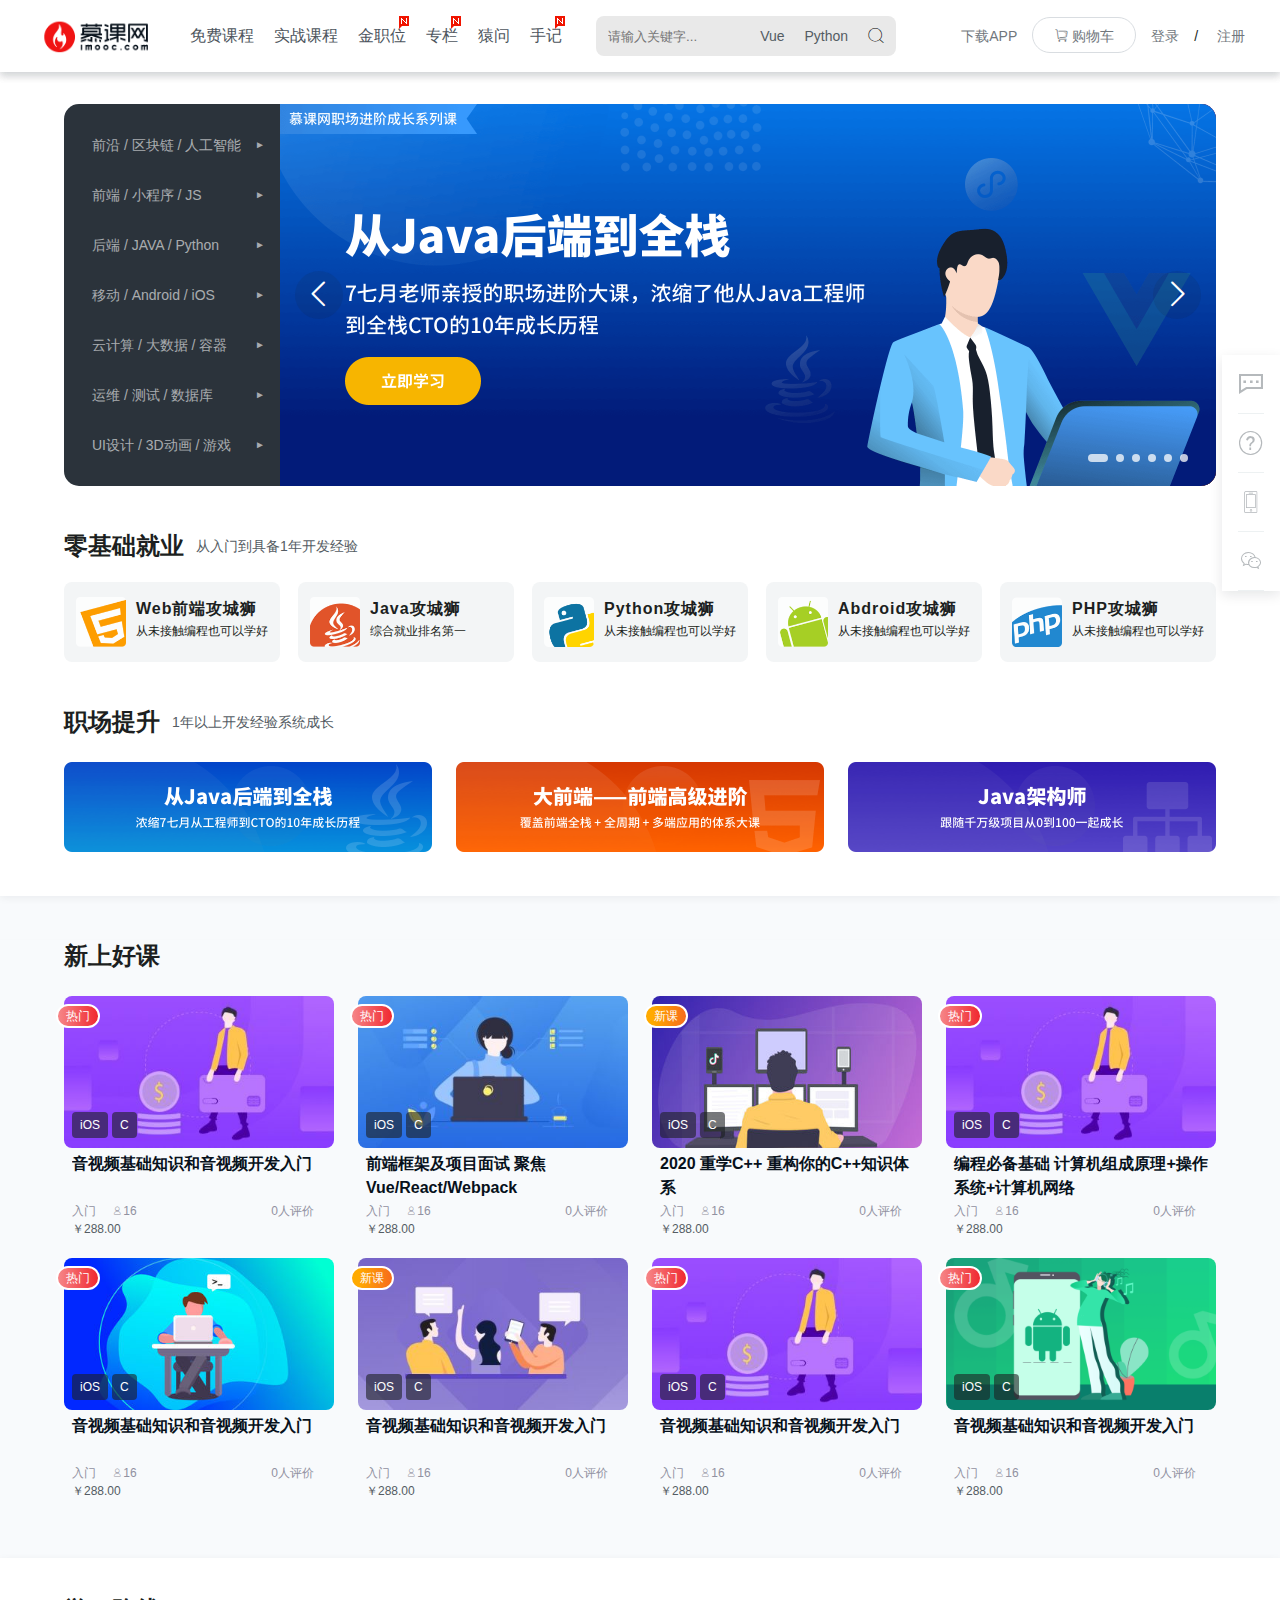
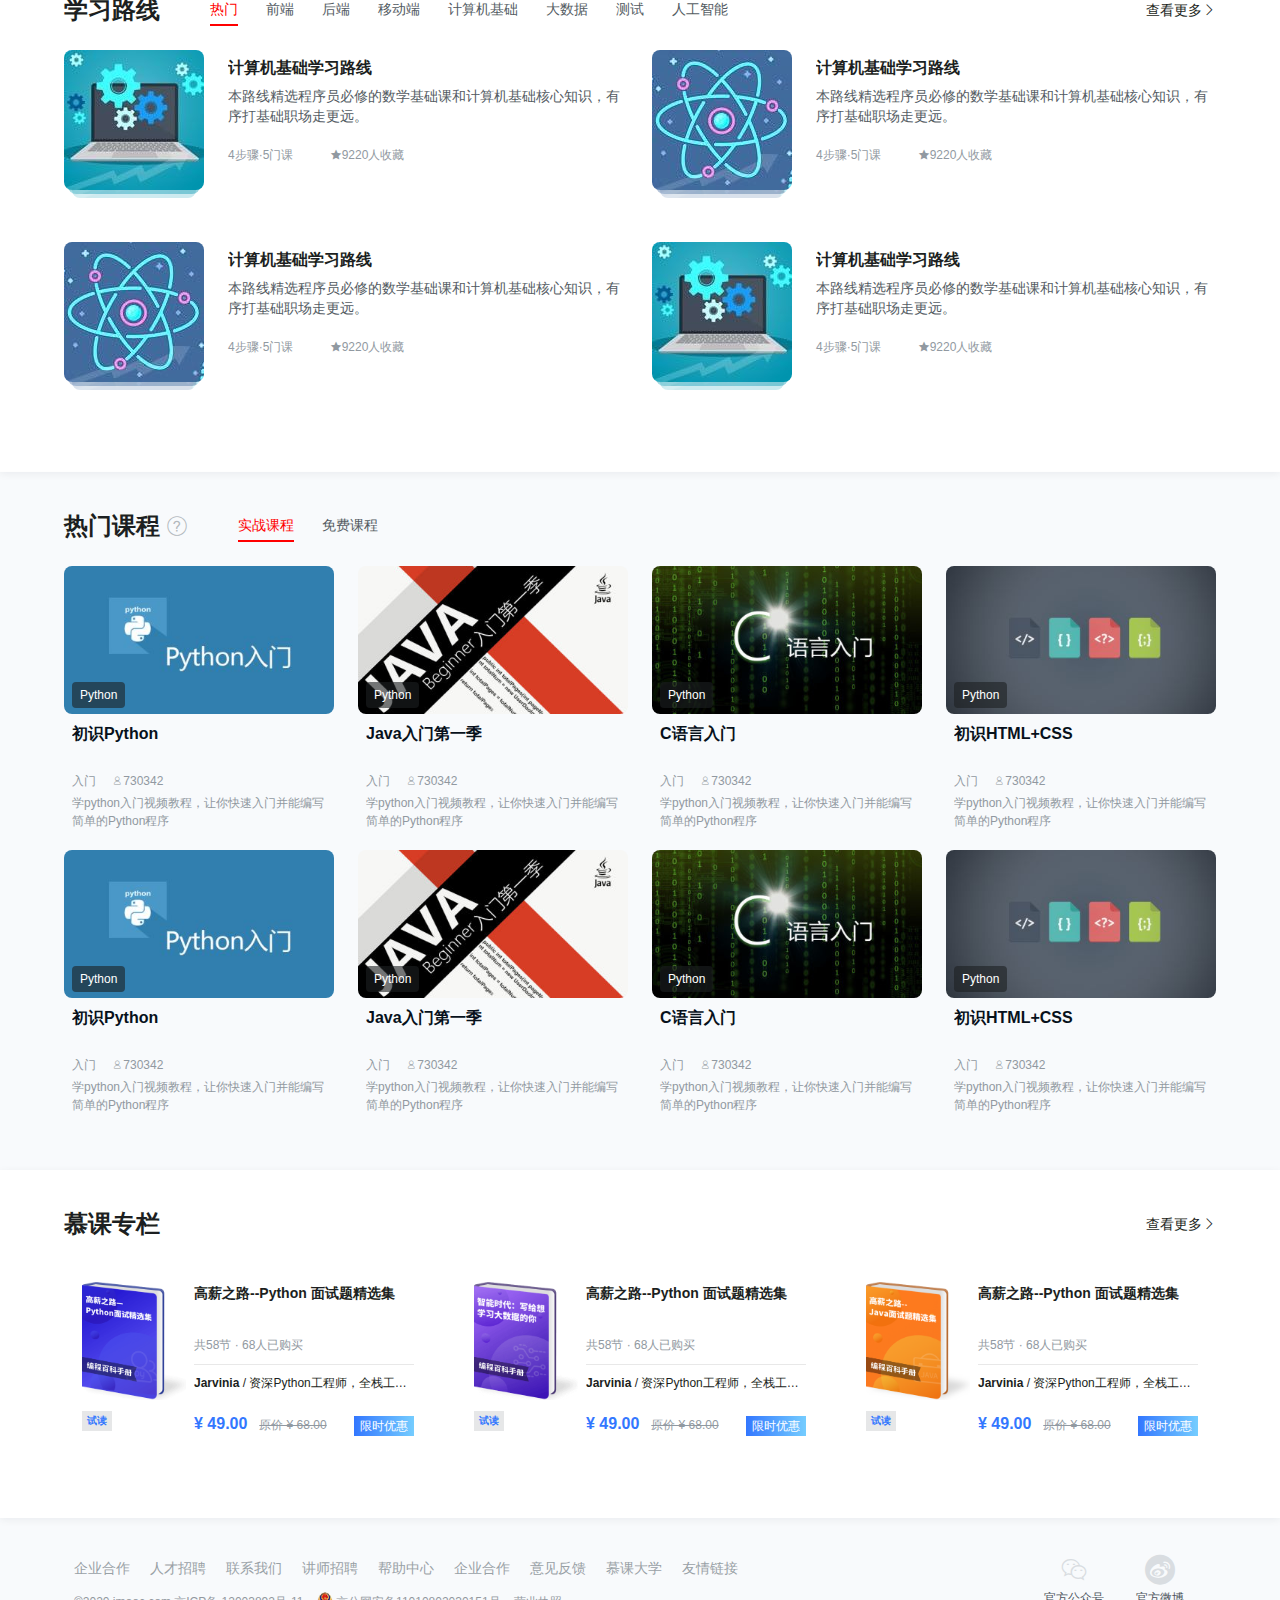
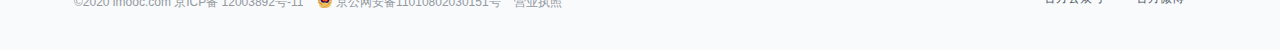
==== commit 6547b2d3: "增加轮播图" ====
--- a/index.html
+++ b/index.html
@@ -109,8 +109,8 @@
                             </ul>
                         </div>
                         <div class="banner-con">
-                            <ul class="banne-list">
-                                <li class="banner-item">
+                            <ul class="banner-list">
+                                <li class="banner-item active">
                                     <a href="javascript:">
                                         <img src="./img/5df35c87000115ef18720764.jpg" alt="">
                                     </a>
@@ -868,6 +868,7 @@
     </ul>
 
     <script src="./jquery-3.4.1.min.js"></script>
+    <script src="./carousel.js"></script>
     <script src="./index.js"></script>
     <script>
        
--- a/index.css
+++ b/index.css
@@ -261,7 +261,7 @@
 
 }
 .carousel .banner-item{
-
+    position: absolute;
 }
 .carousel .banner-item a{
     display: block;
